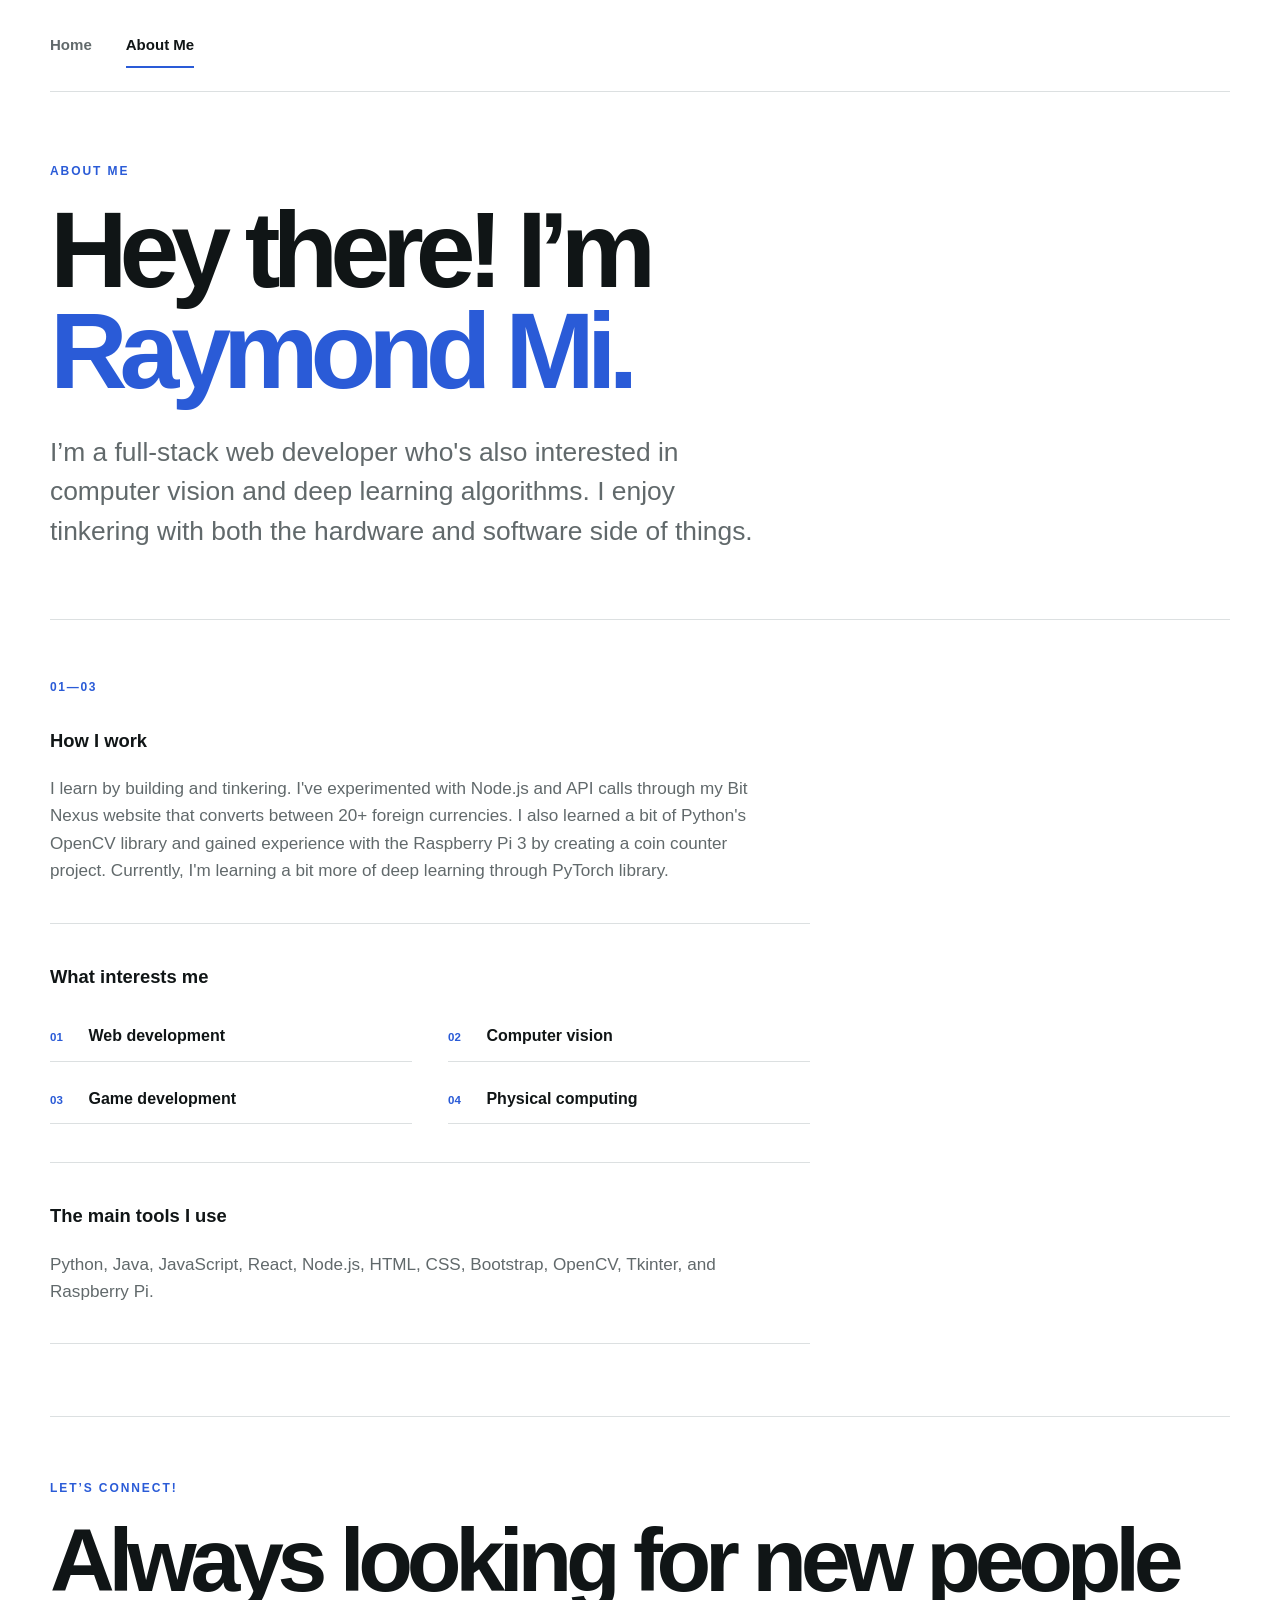
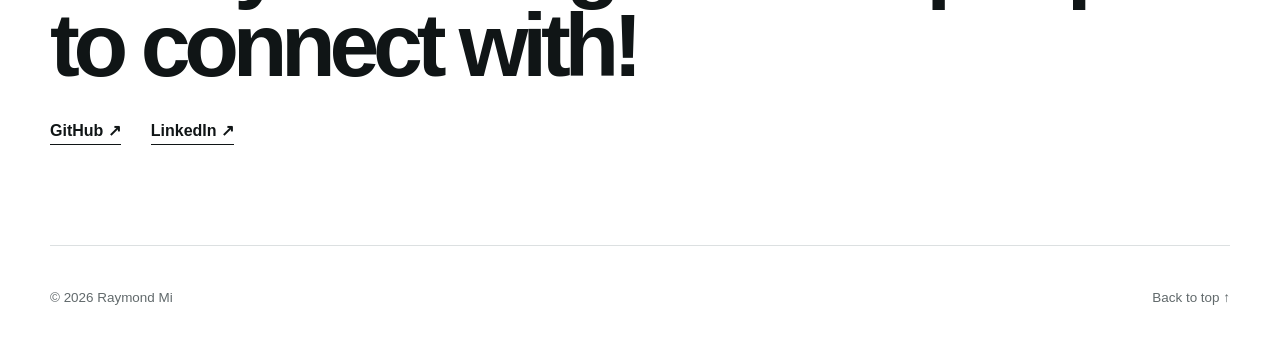
==== docs/about/index.html @ 7f88c860 "Add GitHub Pages deployment" ====
<!doctype html>
<html lang="en">
  <head>
    <meta charset="utf-8" />
    <meta name="viewport" content="width=device-width, initial-scale=1" />
    <meta name="description" content="About Raymond Mi — a developer based in Waterloo, Canada." />
    <meta name="theme-color" content="#ffffff" />
    <title>About Me — Raymond Mi</title>
    <link rel="stylesheet" href="../styles.css" />
  </head>
  <body>
    <a class="skip-link" href="#main">Skip to content</a>
    <header class="site-header">
      <nav aria-label="Primary navigation">
        <a href="../">Home</a>
        <a href="./" aria-current="page">About Me</a>
      </nav>
    </header>

    <main id="main" class="about-page">
      <section class="about-hero" aria-labelledby="about-title">
        <p class="eyebrow">About me</p>
        <h1 id="about-title">Hey there! I’m<br /><span>Raymond Mi.</span></h1>
        <p class="about-lead">
          I’m a full-stack web developer who's also interested in computer vision and deep learning algorithms.
          I enjoy tinkering with both the hardware and software side of things.
        </p>
      </section>

      <section class="about-details" aria-label="Background and interests">
        <div class="about-index" aria-hidden="true">01—03</div>
        <div class="detail-block">
          <h2>How I work</h2>
          <p>
            I learn by building and tinkering. I've experimented with Node.js and API calls through my Bit Nexus website that converts between 20+ foreign currencies.
            I also learned a bit of Python's OpenCV library and gained experience with the Raspberry Pi 3 by creating a coin counter project.
            Currently, I'm learning a bit more of deep learning through PyTorch library.
          </p>
        </div>
        <div class="detail-block">
          <h2>What interests me</h2>
          <ul class="interest-list">
            <li><span>01</span> Web development</li>
            <li><span>02</span> Computer vision</li>
            <li><span>03</span> Game development</li>
            <li><span>04</span> Physical computing</li>
          </ul>
        </div>
        <div class="detail-block">
          <h2>The main tools I use</h2>
          <p>Python, Java, JavaScript, React, Node.js, HTML, CSS, Bootstrap, OpenCV, Tkinter, and Raspberry Pi.</p>
        </div>
      </section>

      <section class="connect" aria-labelledby="connect-heading">
        <p class="eyebrow">Let’s connect!</p>
        <h2>Always looking for new people to connect with!</h2>
        <div class="connect-links">
          <a href="https://github.com/rayCoder08" target="_blank" rel="noreferrer">GitHub <span aria-hidden="true">↗</span></a>
          <a href="https://www.linkedin.com/in/raymond-mi/" target="_blank" rel="noreferrer">LinkedIn <span aria-hidden="true">↗</span></a>
        </div>
      </section>
    </main>

    <footer>
      <p>© 2026 Raymond Mi</p>
      <a href="#main">Back to top <span aria-hidden="true">↑</span></a>
    </footer>
  </body>
</html>
---- docs/styles.css ----
:root {
  --ink: #101516;
  --muted: #61696b;
  --line: #dce0e1;
  --soft: #f4f6f6;
  --blue: #2a5bd7;
  --white: #ffffff;
  --page: min(1180px, calc(100% - 48px));
}

* { box-sizing: border-box; }
html { scroll-behavior: smooth; }
body {
  margin: 0;
  background: var(--white);
  color: var(--ink);
  font-family: Inter, ui-sans-serif, -apple-system, BlinkMacSystemFont, "Segoe UI", sans-serif;
  font-size: 16px;
  line-height: 1.6;
  -webkit-font-smoothing: antialiased;
}
a { color: inherit; text-decoration: none; }
a:focus-visible { outline: 3px solid var(--blue); outline-offset: 4px; }
.skip-link { position: fixed; top: 10px; left: 10px; z-index: 20; padding: 8px 12px; background: var(--ink); color: white; transform: translateY(-150%); }
.skip-link:focus { transform: translateY(0); }

.site-header {
  width: var(--page);
  margin: 0 auto;
  min-height: 92px;
  display: flex;
  align-items: center;
  justify-content: flex-start;
  border-bottom: 1px solid var(--line);
}
nav { display: flex; gap: 34px; }
nav a { color: var(--muted); font-size: 0.94rem; font-weight: 600; position: relative; }
nav a:hover, nav a[aria-current="page"] { color: var(--ink); }
nav a[aria-current="page"]::after { content: ""; position: absolute; height: 2px; left: 0; right: 0; bottom: -10px; background: var(--blue); }

main, footer { width: var(--page); margin-inline: auto; }
.eyebrow { margin: 0; color: var(--blue); font-size: 0.75rem; line-height: 1.2; font-weight: 800; letter-spacing: 0.16em; text-transform: uppercase; }

.intro { padding: 72px 0 64px; }
.intro h1, .about-hero h1 {
  max-width: 1050px;
  margin: 22px 0 32px;
  font-size: clamp(3.3rem, 8.4vw, 7.4rem);
  line-height: 0.94;
  letter-spacing: -0.075em;
  font-weight: 720;
}
.intro h1 span, .about-hero h1 span { color: var(--blue); }
.intro-footer { display: flex; flex-wrap: wrap; align-items: end; gap: 20px 48px; }
.intro-footer > p { max-width: 600px; margin: 0; color: var(--muted); font-size: 1.1rem; }
.social-links { display: flex; gap: 24px; }
.social-links a, .project-link, .project-card-body > a, .text-link, .connect-links a { font-weight: 750; border-bottom: 1px solid var(--ink); transition: color 160ms ease, border-color 160ms ease; }
.social-links a:hover, .project-link:hover, .project-card-body > a:hover, .text-link:hover, .connect-links a:hover { color: var(--blue); border-color: var(--blue); }

.work { border-top: 1px solid var(--line); padding: 58px 0 72px; }
.section-heading { display: flex; flex-direction: column; align-items: flex-start; gap: 12px; margin-bottom: 26px; }
.section-heading h2 { margin: 0; font-size: 2.2rem; line-height: 1; letter-spacing: -0.05em; }
.featured-project { display: grid; grid-template-columns: 1.15fr 0.85fr; position: relative; background: var(--ink); color: white; overflow: hidden; }
.feature-copy { padding: clamp(32px, 4vw, 50px); z-index: 1; }
.project-meta { display: flex; align-items: center; gap: 14px; color: #aab0b1; font-size: 0.73rem; font-weight: 750; letter-spacing: 0.1em; text-transform: uppercase; }
.project-number { color: var(--blue); font-variant-numeric: tabular-nums; }
.featured-label { padding: 6px 10px; border: 1px solid #596061; border-radius: 999px; }
.featured-project h3 { margin: 28px 0 22px; font-size: clamp(3rem, 5vw, 5rem); line-height: 0.94; letter-spacing: -0.07em; }
.project-summary { max-width: 610px; margin: 0 0 18px; color: #f0f2f2; font-size: 1.08rem; }
.contribution { max-width: 600px; margin: 0 0 26px; color: #abb2b3; }
.project-link { display: inline-block; }
.feature-visual { margin: 0; display: flex; flex-direction: column; justify-content: center; padding: 26px; background: #151b1c; }
.cta-image-wrap { position: relative; border: 1px solid #465051; background: #050606; overflow: hidden; }
.cta-image-wrap img { display: block; width: 100%; height: auto; aspect-ratio: 1; object-fit: cover; }
.image-label { position: absolute; top: 12px; right: 12px; padding: 7px 9px; color: white; background: rgb(16 21 22 / 82%); font: 700 .64rem/1 monospace; letter-spacing: .1em; }
.feature-visual figcaption { margin-top: 12px; color: #899192; font-size: .7rem; line-height: 1.45; }
.tech-list { grid-column: 1 / -1; list-style: none; margin: 0; padding: 16px clamp(32px, 4vw, 50px); border-top: 1px solid #343b3c; display: flex; flex-wrap: wrap; gap: 20px; color: #aab0b1; font-size: .76rem; letter-spacing: .1em; text-transform: uppercase; }

.project-grid { display: grid; grid-template-columns: repeat(2, minmax(0, 1fr)); border-left: 1px solid var(--line); }
.project-card { min-width: 0; border-right: 1px solid var(--line); border-bottom: 1px solid var(--line); display: flex; flex-direction: column; transition: background 180ms ease; }
.project-card:hover { background: var(--soft); }
.project-card-image { margin: 0; overflow: hidden; border-bottom: 1px solid var(--line); background: var(--soft); }
.project-card-image img { display: block; width: 100%; height: auto; aspect-ratio: 4 / 3; object-fit: cover; }
.project-card-body { display: flex; flex: 1; flex-direction: column; align-items: flex-start; padding: 28px 32px 32px; }
.project-card .project-meta { color: var(--muted); flex-wrap: wrap; gap: 8px 18px; }
.project-card h3 { margin: 26px 0 14px; font-size: clamp(1.85rem, 3vw, 2.65rem); line-height: 1.04; letter-spacing: -0.055em; }
.project-card p { margin: 0 0 22px; color: var(--muted); }
.project-card-body > a { margin-top: auto; }
.project-card--compact { grid-column: 1 / -1; }
.project-card--compact .project-card-body { padding-block: 28px; }
.project-card--compact h3 { margin-top: 20px; }
.project-card--compact p { max-width: 680px; }

.about-strip { padding: 72px 0; border-top: 1px solid var(--line); display: block; }
.about-strip h2 { margin: 22px 0 24px; font-size: clamp(2.7rem, 5.5vw, 5.6rem); line-height: .98; letter-spacing: -.065em; }
.about-strip div > p { max-width: 650px; margin: 0 0 24px; color: var(--muted); font-size: 1.08rem; }

.about-page { padding-bottom: 24px; }
.about-hero { padding: 72px 0 68px; display: block; }
.about-hero h1 { margin-bottom: 30px; }
.about-lead { max-width: 720px; margin: 0; color: var(--muted); font-size: clamp(1.2rem, 2.1vw, 1.65rem); line-height: 1.5; }
.about-details { border-top: 1px solid var(--line); padding: 58px 0 72px; }
.about-index { color: var(--blue); font-size: .75rem; font-weight: 800; letter-spacing: .14em; margin-bottom: 28px; }
.detail-block { max-width: 760px; padding: 0 0 38px; margin-bottom: 38px; border-bottom: 1px solid var(--line); }
.detail-block:last-child { margin-bottom: 0; }
.detail-block h2 { margin: 0 0 20px; font-size: 1.15rem; }
.detail-block p { max-width: 720px; margin: 0; color: var(--muted); font-size: 1.07rem; }
.interest-list { list-style: none; margin: 0; padding: 0; display: grid; grid-template-columns: 1fr 1fr; gap: 12px 36px; }
.interest-list li { padding: 12px 0; border-bottom: 1px solid var(--line); font-weight: 650; }
.interest-list span { display: inline-block; width: 34px; color: var(--blue); font-size: .72rem; }
.connect { padding: 64px 0 76px; border-top: 1px solid var(--line); }
.connect h2 { margin: 22px 0 30px; font-size: clamp(3rem, 7vw, 6.4rem); line-height: .95; letter-spacing: -.07em; }
.connect-links { display: flex; gap: 30px; }

footer { min-height: 105px; border-top: 1px solid var(--line); display: flex; justify-content: space-between; align-items: center; color: var(--muted); font-size: .84rem; }
footer a:hover { color: var(--blue); }

@media (max-width: 820px) {
  :root { --page: min(100% - 32px, 1180px); }
  .site-header { min-height: 76px; }
  nav { gap: 22px; }
  .intro { padding: 62px 0 58px; }
  .intro-footer { gap: 20px; }
  .featured-project { grid-template-columns: 1fr; }
  .feature-visual { min-height: 0; }
  .project-card h3 { margin-top: 24px; }
}

@media (max-width: 520px) {
  :root { --page: calc(100% - 28px); }
  .intro h1, .about-hero h1 { font-size: clamp(3rem, 15vw, 4.8rem); }
  .intro-footer { gap: 24px; }
  .social-links { gap: 18px; }
  .work { padding: 48px 0 56px; }
  .feature-copy { padding: 28px 24px 34px; }
  .featured-project h3 { font-size: 3.1rem; }
  .feature-visual { padding: 20px; }
  .tech-list { padding: 18px 24px; gap: 12px 18px; }
  .project-grid { grid-template-columns: 1fr; }
  .project-card-body { padding: 26px 24px 30px; }
  .project-card--compact { grid-column: auto; }
  .about-strip, .connect { padding: 56px 0; }
  .about-hero { padding: 58px 0; }
  .about-details { padding: 48px 0 58px; }
  .interest-list { grid-template-columns: 1fr; }
  footer { min-height: 90px; }
}

@media (prefers-reduced-motion: reduce) {
  html { scroll-behavior: auto; }
  *, *::before, *::after { transition-duration: 0.01ms !important; }
}
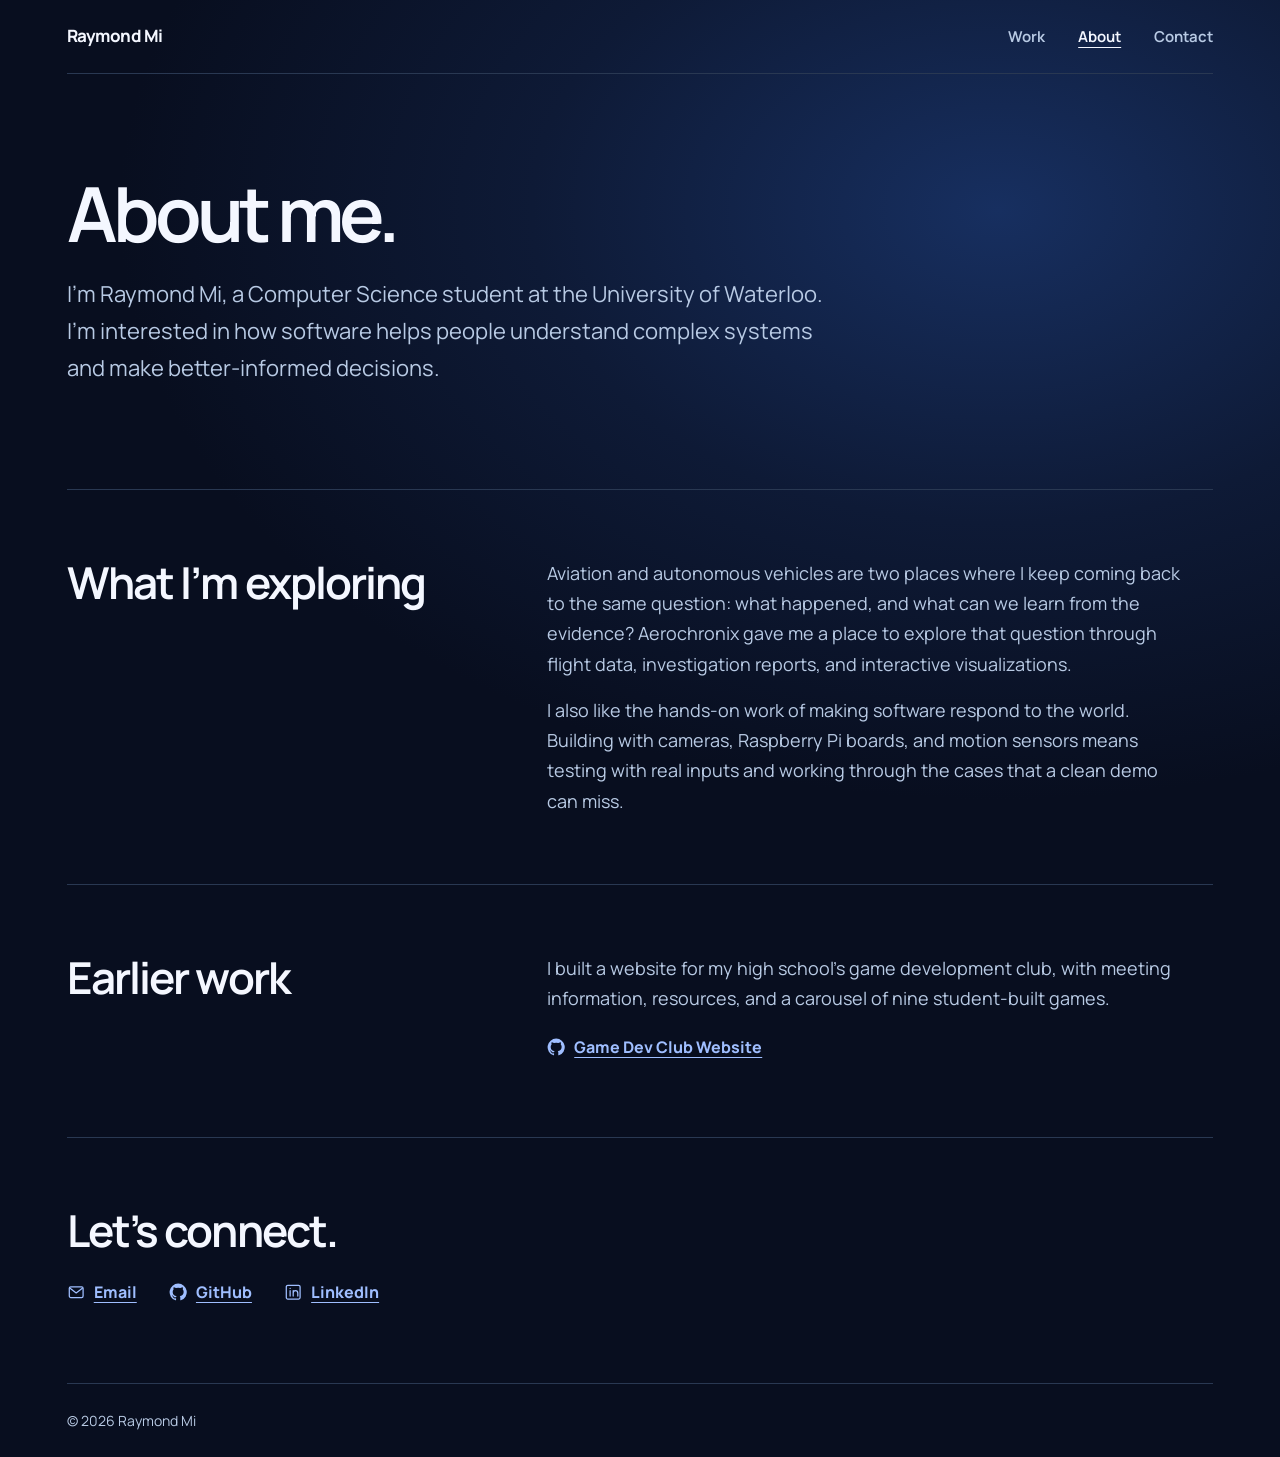
==== commit 6833e111: "Redesign portfolio around selected engineering work" ====
--- a/docs/about/index.html
+++ b/docs/about/index.html
@@ -1,70 +1,57 @@
 <!doctype html>
 <html lang="en">
   <head>
-    <meta charset="utf-8" />
-    <meta name="viewport" content="width=device-width, initial-scale=1" />
-    <meta name="description" content="About Raymond Mi — a developer based in Waterloo, Canada." />
-    <meta name="theme-color" content="#ffffff" />
-    <title>About Me — Raymond Mi</title>
-    <link rel="stylesheet" href="../styles.css" />
+    <meta charset="utf-8">
+    <meta name="viewport" content="width=device-width, initial-scale=1">
+    <meta name="description" content="About Raymond Mi, a University of Waterloo computer science student interested in software engineering, aviation, autonomous vehicles, and computer vision.">
+    <meta name="theme-color" content="#080e1f">
+    <title>About | Raymond Mi</title>
+    <link rel="preload" href="../assets/manrope-latin.woff2" as="font" type="font/woff2" crossorigin>
+    <link rel="stylesheet" href="../styles.css">
   </head>
   <body>
     <a class="skip-link" href="#main">Skip to content</a>
-    <header class="site-header">
-      <nav aria-label="Primary navigation">
-        <a href="../">Home</a>
-        <a href="./" aria-current="page">About Me</a>
+    <header class="site-header shell">
+      <a class="site-name" href="../">Raymond Mi</a>
+      <nav class="main-nav" aria-label="Primary">
+        <a href="../#work">Work</a>
+        <a href="./" aria-current="page">About</a>
+        <a href="#contact">Contact</a>
       </nav>
     </header>
-
-    <main id="main" class="about-page">
-      <section class="about-hero" aria-labelledby="about-title">
-        <p class="eyebrow">About me</p>
-        <h1 id="about-title">Hey there! I’m<br /><span>Raymond Mi.</span></h1>
-        <p class="about-lead">
-          I’m a full-stack web developer who's also interested in computer vision and deep learning algorithms.
-          I enjoy tinkering with both the hardware and software side of things.
-        </p>
+    <main id="main" class="about-page" tabindex="-1">
+      <section class="about-hero shell" aria-labelledby="about-title">
+        <h1 id="about-title">About me.</h1>
+        <p>I’m Raymond Mi, a Computer Science student at the University of Waterloo. I’m interested in how software helps people understand complex systems and make better-informed decisions.</p>
       </section>
 
-      <section class="about-details" aria-label="Background and interests">
-        <div class="about-index" aria-hidden="true">01—03</div>
-        <div class="detail-block">
-          <h2>How I work</h2>
-          <p>
-            I learn by building and tinkering. I've experimented with Node.js and API calls through my Bit Nexus website that converts between 20+ foreign currencies.
-            I also learned a bit of Python's OpenCV library and gained experience with the Raspberry Pi 3 by creating a coin counter project.
-            Currently, I'm learning a bit more of deep learning through PyTorch library.
-          </p>
-        </div>
-        <div class="detail-block">
-          <h2>What interests me</h2>
-          <ul class="interest-list">
-            <li><span>01</span> Web development</li>
-            <li><span>02</span> Computer vision</li>
-            <li><span>03</span> Game development</li>
-            <li><span>04</span> Physical computing</li>
-          </ul>
-        </div>
-        <div class="detail-block">
-          <h2>The main tools I use</h2>
-          <p>Python, Java, JavaScript, React, Node.js, HTML, CSS, Bootstrap, OpenCV, Tkinter, and Raspberry Pi.</p>
+      <section class="about-section shell" aria-labelledby="interests-title">
+        <h2 id="interests-title">What I’m exploring</h2>
+        <div>
+          <p>Aviation and autonomous vehicles are two places where I keep coming back to the same question: what happened, and what can we learn from the evidence? Aerochronix gave me a place to explore that question through flight data, investigation reports, and interactive visualizations.</p>
+          <p>I also like the hands-on work of making software respond to the world. Building with cameras, Raspberry Pi boards, and motion sensors means testing with real inputs and working through the cases that a clean demo can miss.</p>
         </div>
       </section>
 
-      <section class="connect" aria-labelledby="connect-heading">
-        <p class="eyebrow">Let’s connect!</p>
-        <h2>Always looking for new people to connect with!</h2>
-        <div class="connect-links">
-          <a href="https://github.com/rayCoder08" target="_blank" rel="noreferrer">GitHub <span aria-hidden="true">↗</span></a>
-          <a href="https://www.linkedin.com/in/raymond-mi/" target="_blank" rel="noreferrer">LinkedIn <span aria-hidden="true">↗</span></a>
+      <section class="about-section shell" aria-labelledby="other-title">
+        <h2 id="other-title">Earlier work</h2>
+        <div>
+          <p>I built a website for my high school’s game development club, with meeting information, resources, and a carousel of nine student-built games.</p>
+          <a class="icon-link" href="https://github.com/rayCoder08/mgci-game-dev-club-website"><svg class="icon" aria-hidden="true" focusable="false"><use href="../assets/icons.svg#github"></use></svg>Game Dev Club Website</a>
+        </div>
+      </section>
+
+      <section class="contact shell" id="contact" aria-labelledby="contact-title">
+        <h2 id="contact-title">Let’s connect.</h2>
+        <div class="contact-links">
+          <a class="icon-link" href="mailto:raymond.mi365@gmail.com"><svg class="icon" aria-hidden="true" focusable="false"><use href="../assets/icons.svg#mail"></use></svg>Email</a>
+          <a class="icon-link" href="https://github.com/rayCoder08"><svg class="icon" aria-hidden="true" focusable="false"><use href="../assets/icons.svg#github"></use></svg>GitHub</a>
+          <a class="icon-link" href="https://www.linkedin.com/in/raymond-mi/"><svg class="icon" aria-hidden="true" focusable="false"><use href="../assets/icons.svg#linkedin"></use></svg>LinkedIn</a>
         </div>
       </section>
     </main>
-
-    <footer>
-      <p>© 2026 Raymond Mi</p>
-      <a href="#main">Back to top <span aria-hidden="true">↑</span></a>
+    <footer class="site-footer shell">
+      <small>© 2026 Raymond Mi</small>
     </footer>
   </body>
 </html>
--- a/docs/styles.css
+++ b/docs/styles.css
@@ -1,152 +1,398 @@
+@font-face {
+  font-family: Manrope;
+  src: url("assets/manrope-latin.woff2") format("woff2");
+  font-style: normal;
+  font-weight: 400 800;
+  font-display: swap;
+}
+
 :root {
-  --ink: #101516;
-  --muted: #61696b;
-  --line: #dce0e1;
-  --soft: #f4f6f6;
-  --blue: #2a5bd7;
-  --white: #ffffff;
-  --page: min(1180px, calc(100% - 48px));
-}
-
-* { box-sizing: border-box; }
+  color-scheme: dark;
+  --background: #080e1f;
+  --surface: #142c59;
+  --cobalt: #2958c8;
+  --blue: #4f8fff;
+  --link: #9fbeff;
+  --text: #f4f7ff;
+  --secondary: #b8cae4;
+  --rule: #293852;
+  --gutter: clamp(24px, 5.2vw, 80px);
+  --shell: 1200px;
+  --radius: 5px;
+}
+
+*, *::before, *::after { box-sizing: border-box; }
+
 html { scroll-behavior: smooth; }
+
 body {
   margin: 0;
-  background: var(--white);
-  color: var(--ink);
-  font-family: Inter, ui-sans-serif, -apple-system, BlinkMacSystemFont, "Segoe UI", sans-serif;
-  font-size: 16px;
-  line-height: 1.6;
-  -webkit-font-smoothing: antialiased;
-}
-a { color: inherit; text-decoration: none; }
-a:focus-visible { outline: 3px solid var(--blue); outline-offset: 4px; }
-.skip-link { position: fixed; top: 10px; left: 10px; z-index: 20; padding: 8px 12px; background: var(--ink); color: white; transform: translateY(-150%); }
-.skip-link:focus { transform: translateY(0); }
+  background:
+    radial-gradient(ellipse 880px 590px at 78% 210px, #172f60 0%, #0e1a36 53%, transparent 100%),
+    var(--background);
+  font-family: Manrope, "Segoe UI", system-ui, sans-serif;
+  color: var(--text);
+  font-size: 1rem;
+  line-height: 1.68;
+}
+
+a { color: inherit; }
+
+a:focus-visible {
+  outline: 2px solid var(--link);
+  outline-offset: 5px;
+  border-radius: 2px;
+}
+
+img { display: block; max-width: 100%; }
+
+h1, h2, h3, p, dl, dd, figure { margin: 0; }
+
+h1, h2, h3 { text-wrap: balance; }
+
+h2 {
+  font-size: clamp(2rem, 3.7vw, 2.75rem);
+  font-weight: 650;
+  letter-spacing: -.043em;
+  line-height: 1.12;
+}
+
+.shell {
+  width: min(var(--shell), calc(100% - var(--gutter) * 2));
+  margin-inline: auto;
+}
+
+.skip-link {
+  position: fixed;
+  inset: .75rem auto auto .75rem;
+  z-index: 1;
+  padding: .55rem .9rem;
+  background: var(--text);
+  color: var(--background);
+  transform: translateY(calc(-100% - 1rem));
+}
+
+.skip-link:focus { transform: none; }
 
 .site-header {
-  width: var(--page);
-  margin: 0 auto;
-  min-height: 92px;
+  min-height: 74px;
   display: flex;
-  align-items: center;
-  justify-content: flex-start;
-  border-bottom: 1px solid var(--line);
-}
-nav { display: flex; gap: 34px; }
-nav a { color: var(--muted); font-size: 0.94rem; font-weight: 600; position: relative; }
-nav a:hover, nav a[aria-current="page"] { color: var(--ink); }
-nav a[aria-current="page"]::after { content: ""; position: absolute; height: 2px; left: 0; right: 0; bottom: -10px; background: var(--blue); }
-
-main, footer { width: var(--page); margin-inline: auto; }
-.eyebrow { margin: 0; color: var(--blue); font-size: 0.75rem; line-height: 1.2; font-weight: 800; letter-spacing: 0.16em; text-transform: uppercase; }
-
-.intro { padding: 72px 0 64px; }
-.intro h1, .about-hero h1 {
-  max-width: 1050px;
-  margin: 22px 0 32px;
-  font-size: clamp(3.3rem, 8.4vw, 7.4rem);
-  line-height: 0.94;
-  letter-spacing: -0.075em;
-  font-weight: 720;
-}
-.intro h1 span, .about-hero h1 span { color: var(--blue); }
-.intro-footer { display: flex; flex-wrap: wrap; align-items: end; gap: 20px 48px; }
-.intro-footer > p { max-width: 600px; margin: 0; color: var(--muted); font-size: 1.1rem; }
-.social-links { display: flex; gap: 24px; }
-.social-links a, .project-link, .project-card-body > a, .text-link, .connect-links a { font-weight: 750; border-bottom: 1px solid var(--ink); transition: color 160ms ease, border-color 160ms ease; }
-.social-links a:hover, .project-link:hover, .project-card-body > a:hover, .text-link:hover, .connect-links a:hover { color: var(--blue); border-color: var(--blue); }
-
-.work { border-top: 1px solid var(--line); padding: 58px 0 72px; }
-.section-heading { display: flex; flex-direction: column; align-items: flex-start; gap: 12px; margin-bottom: 26px; }
-.section-heading h2 { margin: 0; font-size: 2.2rem; line-height: 1; letter-spacing: -0.05em; }
-.featured-project { display: grid; grid-template-columns: 1.15fr 0.85fr; position: relative; background: var(--ink); color: white; overflow: hidden; }
-.feature-copy { padding: clamp(32px, 4vw, 50px); z-index: 1; }
-.project-meta { display: flex; align-items: center; gap: 14px; color: #aab0b1; font-size: 0.73rem; font-weight: 750; letter-spacing: 0.1em; text-transform: uppercase; }
-.project-number { color: var(--blue); font-variant-numeric: tabular-nums; }
-.featured-label { padding: 6px 10px; border: 1px solid #596061; border-radius: 999px; }
-.featured-project h3 { margin: 28px 0 22px; font-size: clamp(3rem, 5vw, 5rem); line-height: 0.94; letter-spacing: -0.07em; }
-.project-summary { max-width: 610px; margin: 0 0 18px; color: #f0f2f2; font-size: 1.08rem; }
-.contribution { max-width: 600px; margin: 0 0 26px; color: #abb2b3; }
-.project-link { display: inline-block; }
-.feature-visual { margin: 0; display: flex; flex-direction: column; justify-content: center; padding: 26px; background: #151b1c; }
-.cta-image-wrap { position: relative; border: 1px solid #465051; background: #050606; overflow: hidden; }
-.cta-image-wrap img { display: block; width: 100%; height: auto; aspect-ratio: 1; object-fit: cover; }
-.image-label { position: absolute; top: 12px; right: 12px; padding: 7px 9px; color: white; background: rgb(16 21 22 / 82%); font: 700 .64rem/1 monospace; letter-spacing: .1em; }
-.feature-visual figcaption { margin-top: 12px; color: #899192; font-size: .7rem; line-height: 1.45; }
-.tech-list { grid-column: 1 / -1; list-style: none; margin: 0; padding: 16px clamp(32px, 4vw, 50px); border-top: 1px solid #343b3c; display: flex; flex-wrap: wrap; gap: 20px; color: #aab0b1; font-size: .76rem; letter-spacing: .1em; text-transform: uppercase; }
-
-.project-grid { display: grid; grid-template-columns: repeat(2, minmax(0, 1fr)); border-left: 1px solid var(--line); }
-.project-card { min-width: 0; border-right: 1px solid var(--line); border-bottom: 1px solid var(--line); display: flex; flex-direction: column; transition: background 180ms ease; }
-.project-card:hover { background: var(--soft); }
-.project-card-image { margin: 0; overflow: hidden; border-bottom: 1px solid var(--line); background: var(--soft); }
-.project-card-image img { display: block; width: 100%; height: auto; aspect-ratio: 4 / 3; object-fit: cover; }
-.project-card-body { display: flex; flex: 1; flex-direction: column; align-items: flex-start; padding: 28px 32px 32px; }
-.project-card .project-meta { color: var(--muted); flex-wrap: wrap; gap: 8px 18px; }
-.project-card h3 { margin: 26px 0 14px; font-size: clamp(1.85rem, 3vw, 2.65rem); line-height: 1.04; letter-spacing: -0.055em; }
-.project-card p { margin: 0 0 22px; color: var(--muted); }
-.project-card-body > a { margin-top: auto; }
-.project-card--compact { grid-column: 1 / -1; }
-.project-card--compact .project-card-body { padding-block: 28px; }
-.project-card--compact h3 { margin-top: 20px; }
-.project-card--compact p { max-width: 680px; }
-
-.about-strip { padding: 72px 0; border-top: 1px solid var(--line); display: block; }
-.about-strip h2 { margin: 22px 0 24px; font-size: clamp(2.7rem, 5.5vw, 5.6rem); line-height: .98; letter-spacing: -.065em; }
-.about-strip div > p { max-width: 650px; margin: 0 0 24px; color: var(--muted); font-size: 1.08rem; }
-
-.about-page { padding-bottom: 24px; }
-.about-hero { padding: 72px 0 68px; display: block; }
-.about-hero h1 { margin-bottom: 30px; }
-.about-lead { max-width: 720px; margin: 0; color: var(--muted); font-size: clamp(1.2rem, 2.1vw, 1.65rem); line-height: 1.5; }
-.about-details { border-top: 1px solid var(--line); padding: 58px 0 72px; }
-.about-index { color: var(--blue); font-size: .75rem; font-weight: 800; letter-spacing: .14em; margin-bottom: 28px; }
-.detail-block { max-width: 760px; padding: 0 0 38px; margin-bottom: 38px; border-bottom: 1px solid var(--line); }
-.detail-block:last-child { margin-bottom: 0; }
-.detail-block h2 { margin: 0 0 20px; font-size: 1.15rem; }
-.detail-block p { max-width: 720px; margin: 0; color: var(--muted); font-size: 1.07rem; }
-.interest-list { list-style: none; margin: 0; padding: 0; display: grid; grid-template-columns: 1fr 1fr; gap: 12px 36px; }
-.interest-list li { padding: 12px 0; border-bottom: 1px solid var(--line); font-weight: 650; }
-.interest-list span { display: inline-block; width: 34px; color: var(--blue); font-size: .72rem; }
-.connect { padding: 64px 0 76px; border-top: 1px solid var(--line); }
-.connect h2 { margin: 22px 0 30px; font-size: clamp(3rem, 7vw, 6.4rem); line-height: .95; letter-spacing: -.07em; }
-.connect-links { display: flex; gap: 30px; }
-
-footer { min-height: 105px; border-top: 1px solid var(--line); display: flex; justify-content: space-between; align-items: center; color: var(--muted); font-size: .84rem; }
-footer a:hover { color: var(--blue); }
-
-@media (max-width: 820px) {
-  :root { --page: min(100% - 32px, 1180px); }
-  .site-header { min-height: 76px; }
-  nav { gap: 22px; }
-  .intro { padding: 62px 0 58px; }
-  .intro-footer { gap: 20px; }
-  .featured-project { grid-template-columns: 1fr; }
-  .feature-visual { min-height: 0; }
-  .project-card h3 { margin-top: 24px; }
-}
-
-@media (max-width: 520px) {
-  :root { --page: calc(100% - 28px); }
-  .intro h1, .about-hero h1 { font-size: clamp(3rem, 15vw, 4.8rem); }
-  .intro-footer { gap: 24px; }
-  .social-links { gap: 18px; }
-  .work { padding: 48px 0 56px; }
-  .feature-copy { padding: 28px 24px 34px; }
-  .featured-project h3 { font-size: 3.1rem; }
-  .feature-visual { padding: 20px; }
-  .tech-list { padding: 18px 24px; gap: 12px 18px; }
-  .project-grid { grid-template-columns: 1fr; }
-  .project-card-body { padding: 26px 24px 30px; }
-  .project-card--compact { grid-column: auto; }
-  .about-strip, .connect { padding: 56px 0; }
-  .about-hero { padding: 58px 0; }
-  .about-details { padding: 48px 0 58px; }
-  .interest-list { grid-template-columns: 1fr; }
-  footer { min-height: 90px; }
+  flex-wrap: wrap;
+  justify-content: space-between;
+  align-items: center;
+  gap: .75rem 2rem;
+  border-bottom: 1px solid var(--rule);
+}
+
+.site-name, .main-nav a {
+  display: inline-flex;
+  min-height: 44px;
+  align-items: center;
+  text-decoration: none;
+}
+
+.site-name {
+  font-size: 1.0625rem;
+  font-weight: 750;
+  letter-spacing: -.028em;
+}
+
+.main-nav { display: flex; gap: clamp(1.125rem, 2.6vw, 2.4rem); }
+
+.main-nav a {
+  color: var(--secondary);
+  font-size: .9375rem;
+  font-weight: 650;
+  text-underline-offset: .32em;
+}
+
+.main-nav a:hover, .main-nav a[aria-current="page"] {
+  color: var(--text);
+  text-decoration: underline;
+}
+
+.hero {
+  display: grid;
+  grid-template-columns: minmax(0, .85fr) minmax(0, 1.15fr);
+  align-items: center;
+  gap: clamp(2rem, 5vw, 4.5rem);
+  padding-block: clamp(4.1rem, 7.2vw, 6.75rem) clamp(4rem, 6.2vw, 5.75rem);
+}
+
+.hero h1, .about-hero h1 {
+  font-size: clamp(3.55rem, 6.2vw, 4.75rem);
+  line-height: .99;
+  letter-spacing: -.065em;
+  font-weight: 650;
+}
+
+.hero h1 span {
+  display: block;
+  color: #a9c4fc;
+}
+
+.hero-copy p {
+  max-width: 29rem;
+  margin-block: 1.45rem 1.65rem;
+  color: var(--secondary);
+  font-size: clamp(1rem, 1.4vw, 1.125rem);
+}
+
+.primary-action {
+  display: inline-flex;
+  min-height: 48px;
+  align-items: center;
+  justify-content: center;
+  border: 1px solid #8cb7ff;
+  border-radius: var(--radius);
+  background: #9dbdff;
+  color: var(--background);
+  padding-inline: 1.15rem;
+  font-size: .9375rem;
+  font-weight: 800;
+  text-decoration: none;
+}
+
+.primary-action:hover { background: var(--text); }
+
+.flight { min-width: 0; }
+
+.flight-image {
+  aspect-ratio: 16 / 9;
+  overflow: hidden;
+  border: 1px solid #3a4c68;
+  border-radius: var(--radius);
+  background: var(--surface);
+}
+
+.flight img {
+  width: 100%;
+  height: 100%;
+  object-fit: cover;
+}
+
+.flight figcaption {
+  display: flex;
+  justify-content: space-between;
+  flex-wrap: wrap;
+  gap: .125rem 1.2rem;
+  margin-top: .75rem;
+  color: var(--secondary);
+  font-size: .875rem;
+  line-height: 1.5;
+}
+
+.flight figcaption a {
+  color: var(--text);
+  font-weight: 650;
+  text-underline-offset: .23em;
+}
+
+.flight figcaption a:hover { color: var(--link); }
+
+.work, .contact { scroll-margin-top: 1.5rem; }
+
+.work {
+  padding-top: clamp(2rem, 5vw, 3.5rem);
+  border-top: 1px solid var(--rule);
+}
+
+.project-grid {
+  display: grid;
+  grid-template-columns: repeat(2, minmax(0, 1fr));
+  gap: clamp(3.5rem, 7vw, 5.5rem) clamp(2.25rem, 5vw, 3.75rem);
+  margin-top: clamp(1.5rem, 3.4vw, 2.65rem);
+}
+
+.project {
+  display: flex;
+  flex-direction: column;
+  align-items: flex-start;
+  min-width: 0;
+}
+
+.project-media {
+  display: block;
+  width: 100%;
+  aspect-ratio: 16 / 9;
+  overflow: hidden;
+  border-radius: var(--radius);
+  background: var(--surface);
+}
+
+.project-media:hover { outline: 1px solid var(--blue); }
+
+.project-media img {
+  width: 100%;
+  height: 100%;
+  object-fit: cover;
+}
+
+.project-media.media--scan { background: #000; }
+.media--casentra img { object-position: center top; }
+.media--scan img { object-fit: contain; }
+.media--coin img { object-position: center 72%; }
+.media--piano img { object-position: center bottom; }
+
+.project h3 {
+  margin-top: 1.25rem;
+  font-size: clamp(1.375rem, 2.15vw, 1.625rem);
+  line-height: 1.22;
+  font-weight: 750;
+  letter-spacing: -.035em;
+}
+
+.project-subtitle {
+  margin-top: .2rem;
+  color: var(--link);
+  font-size: .9375rem;
+  font-weight: 650;
+}
+
+.project-summary {
+  margin-top: .65rem;
+  max-width: 54ch;
+  color: var(--text);
+  font-size: clamp(1rem, 1.45vw, 1.0625rem);
+}
+
+.project-details {
+  display: grid;
+  gap: .52rem;
+  width: 100%;
+  margin-block: .95rem .75rem;
+  font-size: .9375rem;
+  line-height: 1.62;
+}
+
+.project-details > div {
+  display: grid;
+  grid-template-columns: 7.8rem minmax(0, 1fr);
+  gap: .95rem;
+}
+
+.project-details dt { color: var(--text); font-weight: 750; }
+.project-details dd, .image-caption { color: var(--secondary); }
+.image-caption { margin-bottom: .55rem; font-size: .875rem; }
+
+.icon {
+  width: 1.15em;
+  height: 1.15em;
+  flex: none;
+  fill: none;
+  stroke: currentColor;
+  stroke-width: 1.65;
+  stroke-linecap: round;
+  stroke-linejoin: round;
+}
+
+.icon-link, .text-link {
+  display: inline-flex;
+  min-height: 44px;
+  align-items: center;
+  gap: .55rem;
+  color: var(--link);
+  font-weight: 750;
+  text-decoration: underline;
+  text-decoration-thickness: 1px;
+  text-underline-offset: .27em;
+}
+
+.icon-link:hover, .text-link:hover { color: var(--text); }
+.project-link { margin-top: auto; font-size: .9375rem; }
+
+.about-strip, .about-section {
+  display: grid;
+  grid-template-columns: minmax(0, 1fr) minmax(0, 1.6fr);
+  align-items: start;
+  gap: clamp(1rem, 5vw, 4.5rem);
+  border-top: 1px solid var(--rule);
+  padding-block: clamp(2.1rem, 5.5vw, 4.25rem);
+}
+
+.about-strip { margin-top: clamp(4.25rem, 9vw, 8rem); }
+
+.about-strip p, .about-section p {
+  max-width: 58ch;
+  color: var(--secondary);
+  font-size: clamp(1rem, 1.5vw, 1.125rem);
+}
+
+.about-strip .text-link, .about-section .icon-link { margin-top: .75rem; }
+
+.about-hero {
+  padding-block: clamp(4rem, 8vw, 7rem);
+}
+
+.about-hero p {
+  max-width: 60ch;
+  margin-top: 1.5rem;
+  color: var(--secondary);
+  font-size: clamp(1.125rem, 2vw, 1.375rem);
+}
+
+.about-section p + p { margin-top: 1rem; }
+
+.contact {
+  border-top: 1px solid var(--rule);
+  padding-block: clamp(2.1rem, 5.5vw, 4.25rem);
+}
+
+.contact-links {
+  display: flex;
+  flex-wrap: wrap;
+  gap: .2rem clamp(1.2rem, 3vw, 2rem);
+  margin-top: .95rem;
+}
+
+.site-footer {
+  padding-block: 1.45rem;
+  border-top: 1px solid var(--rule);
+  color: var(--secondary);
+}
+
+.site-footer small { font-size: .875rem; }
+
+@media (max-width: 1000px) {
+  .project-details > div {
+    grid-template-columns: minmax(0, 1fr);
+    gap: .08rem;
+  }
+}
+
+@media (max-width: 760px) {
+  body {
+    background:
+      radial-gradient(ellipse 520px 520px at 72% 260px, #142b56 0%, #0c152c 69%, transparent 100%),
+      var(--background);
+  }
+
+  .hero {
+    grid-template-columns: minmax(0, 1fr);
+    align-items: start;
+    padding-block: clamp(2.7rem, 8vw, 4rem) 2.6rem;
+    gap: 1.65rem;
+  }
+
+  .hero h1, .about-hero h1 { font-size: clamp(2.75rem, 9vw, 3.75rem); }
+  .hero-copy p { margin-block: 1rem 1.2rem; }
+  .flight figcaption { margin-top: .55rem; }
+  .project-grid { grid-template-columns: minmax(0, 1fr); gap: 3rem; }
+  .project h3 { margin-top: 1rem; }
+  .about-strip, .about-section { grid-template-columns: minmax(0, 1fr); }
+}
+
+@media (max-width: 420px) {
+  .site-header {
+    gap: .25rem .85rem;
+    min-height: 62px;
+  }
+
+  .main-nav { gap: 1rem; }
+
+  .project-details { margin-block: .85rem .6rem; }
 }
 
 @media (prefers-reduced-motion: reduce) {
   html { scroll-behavior: auto; }
-  *, *::before, *::after { transition-duration: 0.01ms !important; }
-}
+}
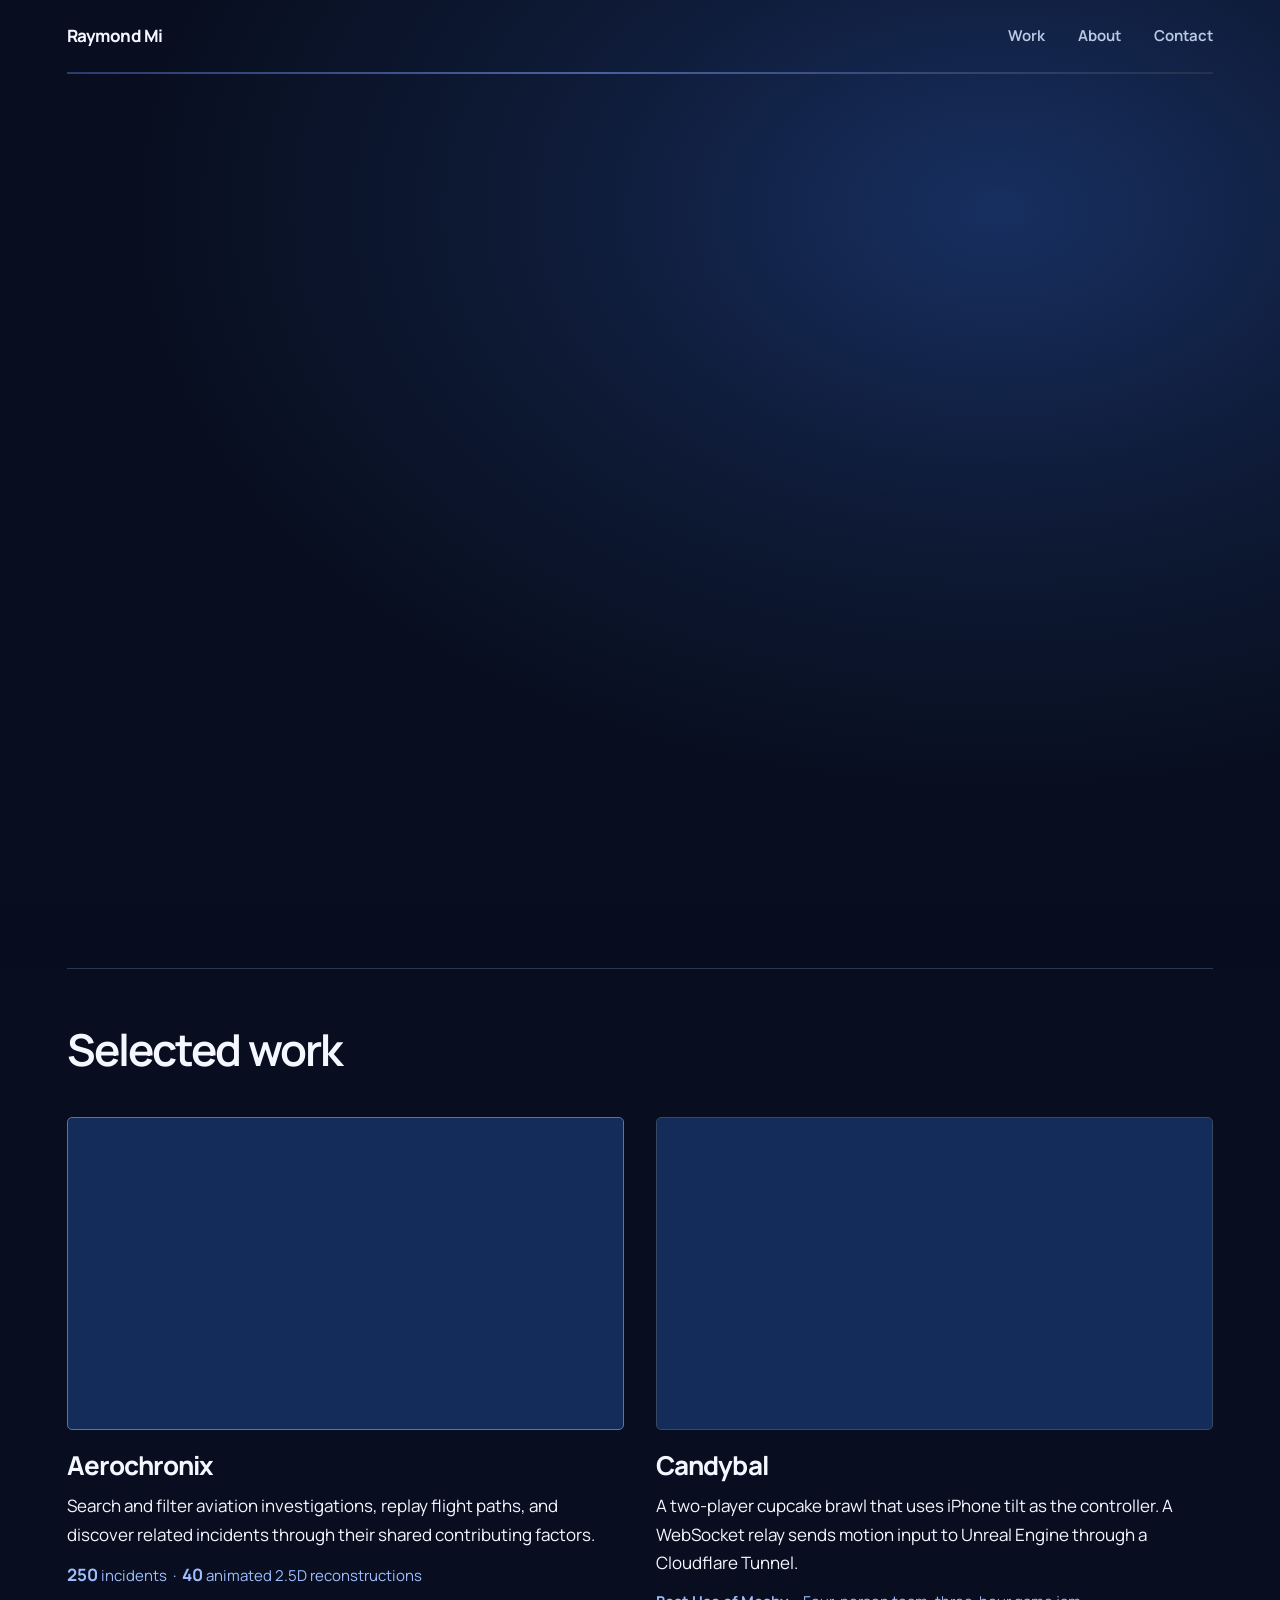
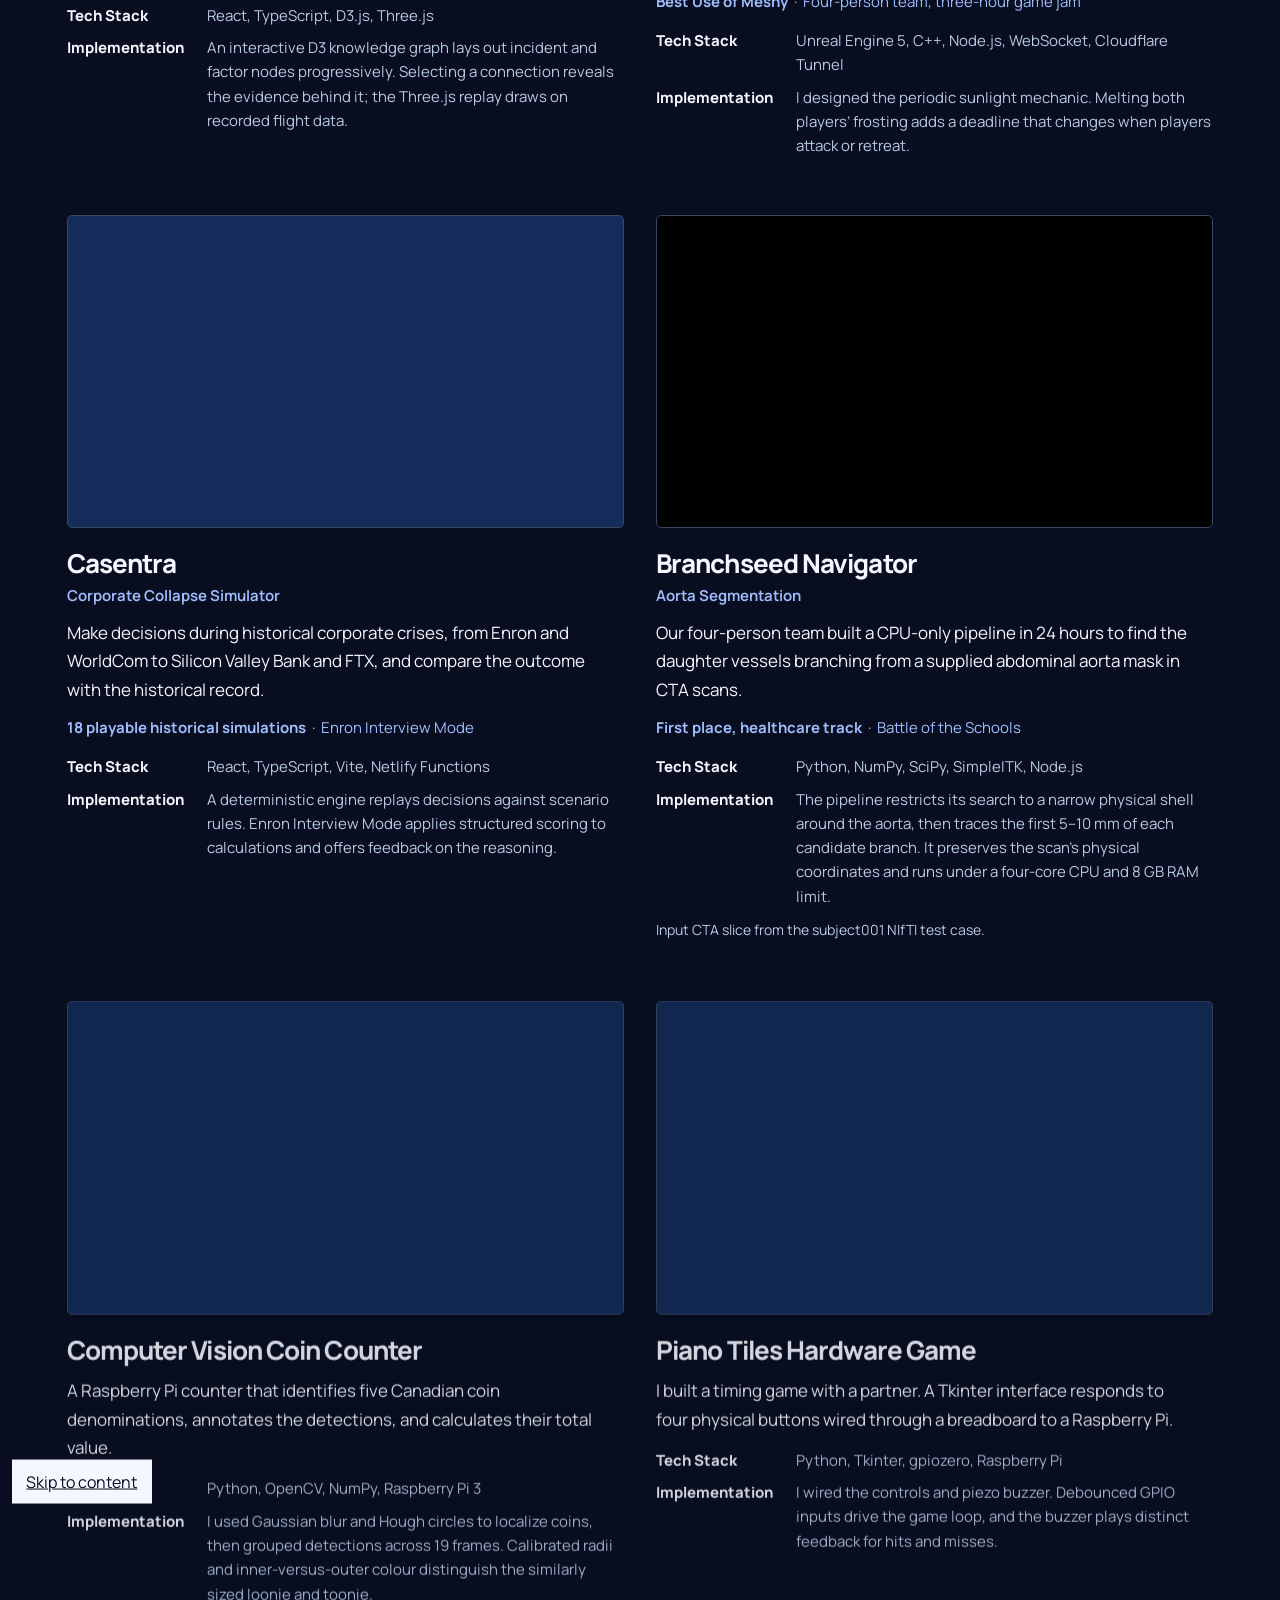
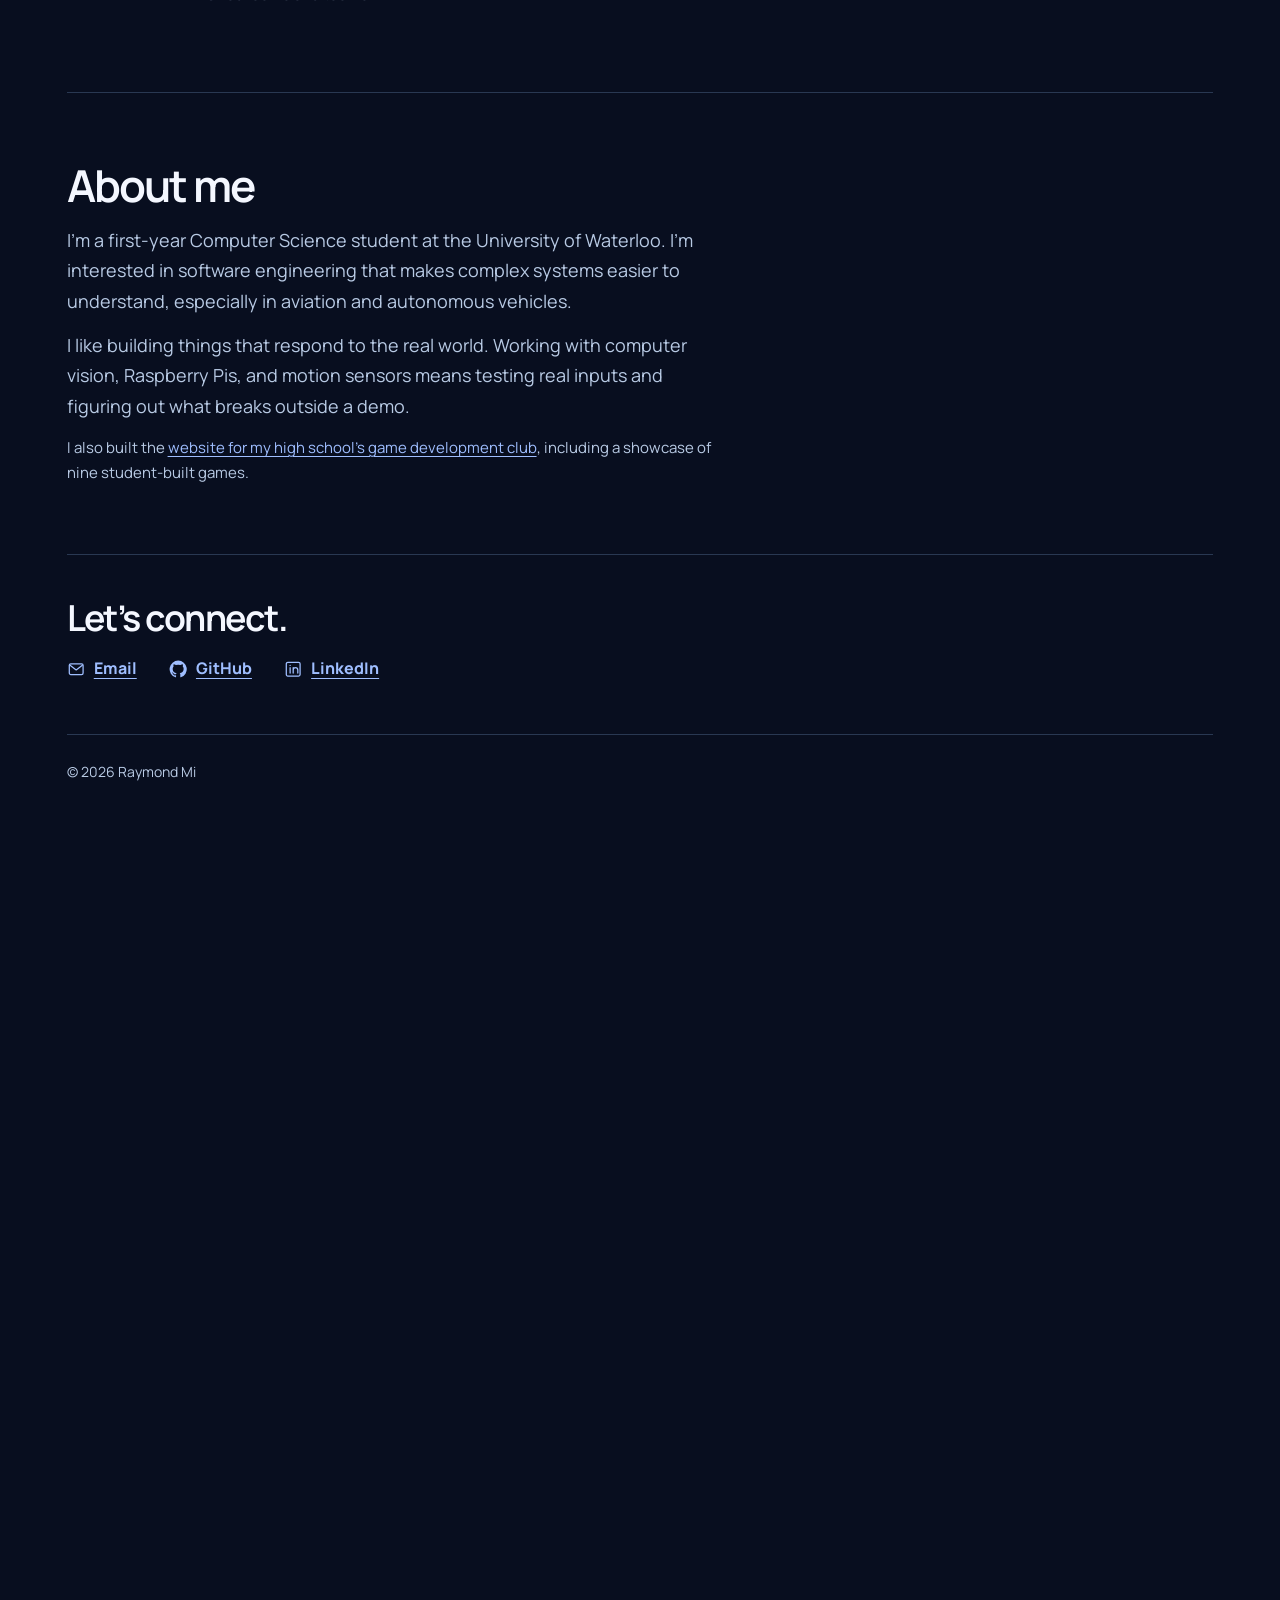
==== commit 31fc686b: "Refine portfolio with a pinned flight replay and tighter gallery" ====
--- a/docs/about/index.html
+++ b/docs/about/index.html
@@ -3,55 +3,15 @@
   <head>
     <meta charset="utf-8">
     <meta name="viewport" content="width=device-width, initial-scale=1">
-    <meta name="description" content="About Raymond Mi, a University of Waterloo computer science student interested in software engineering, aviation, autonomous vehicles, and computer vision.">
     <meta name="theme-color" content="#080e1f">
+    <meta http-equiv="refresh" content="0; url=../#about">
     <title>About | Raymond Mi</title>
-    <link rel="preload" href="../assets/manrope-latin.woff2" as="font" type="font/woff2" crossorigin>
     <link rel="stylesheet" href="../styles.css">
   </head>
   <body>
-    <a class="skip-link" href="#main">Skip to content</a>
-    <header class="site-header shell">
-      <a class="site-name" href="../">Raymond Mi</a>
-      <nav class="main-nav" aria-label="Primary">
-        <a href="../#work">Work</a>
-        <a href="./" aria-current="page">About</a>
-        <a href="#contact">Contact</a>
-      </nav>
-    </header>
-    <main id="main" class="about-page" tabindex="-1">
-      <section class="about-hero shell" aria-labelledby="about-title">
-        <h1 id="about-title">About me.</h1>
-        <p>I’m Raymond Mi, a Computer Science student at the University of Waterloo. I’m interested in how software helps people understand complex systems and make better-informed decisions.</p>
-      </section>
-
-      <section class="about-section shell" aria-labelledby="interests-title">
-        <h2 id="interests-title">What I’m exploring</h2>
-        <div>
-          <p>Aviation and autonomous vehicles are two places where I keep coming back to the same question: what happened, and what can we learn from the evidence? Aerochronix gave me a place to explore that question through flight data, investigation reports, and interactive visualizations.</p>
-          <p>I also like the hands-on work of making software respond to the world. Building with cameras, Raspberry Pi boards, and motion sensors means testing with real inputs and working through the cases that a clean demo can miss.</p>
-        </div>
-      </section>
-
-      <section class="about-section shell" aria-labelledby="other-title">
-        <h2 id="other-title">Earlier work</h2>
-        <div>
-          <p>I built a website for my high school’s game development club, with meeting information, resources, and a carousel of nine student-built games.</p>
-          <a class="icon-link" href="https://github.com/rayCoder08/mgci-game-dev-club-website"><svg class="icon" aria-hidden="true" focusable="false"><use href="../assets/icons.svg#github"></use></svg>Game Dev Club Website</a>
-        </div>
-      </section>
-
-      <section class="contact shell" id="contact" aria-labelledby="contact-title">
-        <h2 id="contact-title">Let’s connect.</h2>
-        <div class="contact-links">
-          <a class="icon-link" href="mailto:raymond.mi365@gmail.com"><svg class="icon" aria-hidden="true" focusable="false"><use href="../assets/icons.svg#mail"></use></svg>Email</a>
-          <a class="icon-link" href="https://github.com/rayCoder08"><svg class="icon" aria-hidden="true" focusable="false"><use href="../assets/icons.svg#github"></use></svg>GitHub</a>
-          <a class="icon-link" href="https://www.linkedin.com/in/raymond-mi/"><svg class="icon" aria-hidden="true" focusable="false"><use href="../assets/icons.svg#linkedin"></use></svg>LinkedIn</a>
-        </div>
-      </section>
+    <main class="shell legacy-route">
+      <h1>About Raymond Mi</h1>
+      <p><a href="../#about">Continue to the About section</a>.</p>
     </main>
-    <footer class="site-footer shell">
-      <small>© 2026 Raymond Mi</small>
-    </footer>
   </body>
 </html>
--- a/docs/styles.css
+++ b/docs/styles.css
@@ -17,13 +17,11 @@
   --secondary: #b8cae4;
   --rule: #293852;
   --gutter: clamp(24px, 5.2vw, 80px);
-  --shell: 1200px;
+  --shell: 1240px;
   --radius: 5px;
 }
 
 *, *::before, *::after { box-sizing: border-box; }
-
-html { scroll-behavior: smooth; }
 
 body {
   margin: 0;
@@ -65,7 +63,7 @@
 .skip-link {
   position: fixed;
   inset: .75rem auto auto .75rem;
-  z-index: 1;
+  z-index: 5;
   padding: .55rem .9rem;
   background: var(--text);
   color: var(--background);
@@ -81,7 +79,8 @@
   justify-content: space-between;
   align-items: center;
   gap: .75rem 2rem;
-  border-bottom: 1px solid var(--rule);
+  border-bottom: 2px solid transparent;
+  border-image: linear-gradient(90deg, #293d6d, #47629d 46%, #23324d) 1;
 }
 
 .site-name, .main-nav a {
@@ -119,7 +118,7 @@
   padding-block: clamp(4.1rem, 7.2vw, 6.75rem) clamp(4rem, 6.2vw, 5.75rem);
 }
 
-.hero h1, .about-hero h1 {
+.hero h1 {
   font-size: clamp(3.55rem, 6.2vw, 4.75rem);
   line-height: .99;
   letter-spacing: -.065em;
@@ -158,6 +157,7 @@
 .flight { min-width: 0; }
 
 .flight-image {
+  position: relative;
   aspect-ratio: 16 / 9;
   overflow: hidden;
   border: 1px solid #3a4c68;
@@ -165,10 +165,15 @@
   background: var(--surface);
 }
 
-.flight img {
+.flight img, .flight-replay {
   width: 100%;
   height: 100%;
-  object-fit: cover;
+}
+
+.flight-replay {
+  position: absolute;
+  inset: 0;
+  pointer-events: none;
 }
 
 .flight figcaption {
@@ -189,18 +194,57 @@
 }
 
 .flight figcaption a:hover { color: var(--link); }
-
-.work, .contact { scroll-margin-top: 1.5rem; }
-
-.work {
+.flight-cue { display: none; }
+
+.work, .about, .contact { scroll-margin-top: 1.5rem; }
+
+.work > .shell {
   padding-top: clamp(2rem, 5vw, 3.5rem);
   border-top: 1px solid var(--rule);
+}
+
+@media (min-width: 900px) and (min-height: 650px) and (prefers-reduced-motion: no-preference) {
+  .flight-motion .hero-stage {
+    --flight-travel: clamp(260px, 46svh, 390px);
+  }
+
+  .flight-motion .hero-stage::after {
+    content: "";
+    display: block;
+    height: var(--flight-travel);
+  }
+
+  .flight-motion .hero {
+    position: sticky;
+    top: 0;
+    min-height: min(680px, calc(100svh - 74px));
+    padding-block: clamp(2.5rem, 7svh, 4.5rem);
+    opacity: var(--hero-alpha, 1);
+  }
+
+  .flight-motion .flight-cue { display: inline; }
+
+  .flight-motion .work {
+    position: relative;
+    z-index: 1;
+    margin-top: calc(-1 * clamp(112px, 20svh, 176px));
+    background: var(--background);
+  }
+
+  .flight-motion .work::before {
+    content: "";
+    position: absolute;
+    inset: auto 0 100%;
+    height: 60px;
+    background: linear-gradient(transparent, var(--background));
+    pointer-events: none;
+  }
 }
 
 .project-grid {
   display: grid;
   grid-template-columns: repeat(2, minmax(0, 1fr));
-  gap: clamp(3.5rem, 7vw, 5.5rem) clamp(2.25rem, 5vw, 3.75rem);
+  gap: 3.5rem 2rem;
   margin-top: clamp(1.5rem, 3.4vw, 2.65rem);
 }
 
@@ -212,15 +256,58 @@
 }
 
 .project-media {
+  position: relative;
   display: block;
   width: 100%;
   aspect-ratio: 16 / 9;
   overflow: hidden;
+  border: 1px solid #384762;
   border-radius: var(--radius);
   background: var(--surface);
 }
 
-.project-media:hover { outline: 1px solid var(--blue); }
+.project:first-child .project-media { border-color: #5574b5; }
+
+.project-destination {
+  position: absolute;
+  inset: 0;
+  display: grid;
+  align-items: center;
+  justify-items: center;
+  padding: 1rem;
+  background: rgb(8 14 31 / .77);
+  color: #fff;
+  font-size: 1rem;
+  font-weight: 750;
+  line-height: 1.35;
+  text-align: center;
+  opacity: 0;
+  transition: opacity 210ms ease-out;
+}
+
+.project-media:focus-visible .project-destination { opacity: 1; }
+
+@media (hover: hover) and (pointer: fine) {
+  .project-media:hover .project-destination { opacity: 1; }
+}
+
+@media (hover: none), (pointer: coarse), (max-width: 760px) {
+  .project-destination {
+    inset: auto 0 0;
+    justify-items: start;
+    padding: .9rem .75rem .55rem;
+    background: linear-gradient(transparent, rgb(8 14 31 / .96));
+    opacity: 1;
+    font-size: .875rem;
+    text-align: left;
+  }
+
+  .media--coin .project-destination, .media--piano .project-destination {
+    inset: 0 0 auto;
+    padding: .55rem .75rem .9rem;
+    background: linear-gradient(rgb(8 14 31 / .96), transparent);
+  }
+}
 
 .project-media img {
   width: 100%;
@@ -256,11 +343,20 @@
   font-size: clamp(1rem, 1.45vw, 1.0625rem);
 }
 
+.project-result {
+  margin-top: .7rem;
+  color: var(--link);
+  font-size: .9375rem;
+}
+
+.project-result span { margin-inline: .2em; }
+.project-result--aviation strong { font-size: 1.0625rem; }
+
 .project-details {
   display: grid;
   gap: .52rem;
   width: 100%;
-  margin-block: .95rem .75rem;
+  margin-top: .9rem;
   font-size: .9375rem;
   line-height: 1.62;
 }
@@ -273,7 +369,7 @@
 
 .project-details dt { color: var(--text); font-weight: 750; }
 .project-details dd, .image-caption { color: var(--secondary); }
-.image-caption { margin-bottom: .55rem; font-size: .875rem; }
+.image-caption { margin-top: .55rem; font-size: .875rem; }
 
 .icon {
   width: 1.15em;
@@ -286,7 +382,7 @@
   stroke-linejoin: round;
 }
 
-.icon-link, .text-link {
+.icon-link {
   display: inline-flex;
   min-height: 44px;
   align-items: center;
@@ -298,51 +394,38 @@
   text-underline-offset: .27em;
 }
 
-.icon-link:hover, .text-link:hover { color: var(--text); }
-.project-link { margin-top: auto; font-size: .9375rem; }
-
-.about-strip, .about-section {
-  display: grid;
-  grid-template-columns: minmax(0, 1fr) minmax(0, 1.6fr);
-  align-items: start;
-  gap: clamp(1rem, 5vw, 4.5rem);
+.icon-link:hover { color: var(--text); }
+
+.about {
   border-top: 1px solid var(--rule);
+  margin-top: clamp(3.75rem, 7vw, 6rem);
   padding-block: clamp(2.1rem, 5.5vw, 4.25rem);
 }
 
-.about-strip { margin-top: clamp(4.25rem, 9vw, 8rem); }
-
-.about-strip p, .about-section p {
-  max-width: 58ch;
+.about-copy { max-width: 66ch; }
+
+.about-copy p {
+  margin-top: .9rem;
   color: var(--secondary);
   font-size: clamp(1rem, 1.5vw, 1.125rem);
 }
 
-.about-strip .text-link, .about-section .icon-link { margin-top: .75rem; }
-
-.about-hero {
-  padding-block: clamp(4rem, 8vw, 7rem);
-}
-
-.about-hero p {
-  max-width: 60ch;
-  margin-top: 1.5rem;
-  color: var(--secondary);
-  font-size: clamp(1.125rem, 2vw, 1.375rem);
-}
-
-.about-section p + p { margin-top: 1rem; }
+.about-copy .earlier-work { font-size: .9375rem; }
+.earlier-work a, .legacy-route a { color: var(--link); text-underline-offset: .2em; }
+.legacy-route { padding-block: 2rem; }
 
 .contact {
   border-top: 1px solid var(--rule);
-  padding-block: clamp(2.1rem, 5.5vw, 4.25rem);
-}
+  padding-block: clamp(1.6rem, 3.5vw, 2.7rem);
+}
+
+.contact h2 { font-size: clamp(1.55rem, 2.8vw, 2.25rem); }
 
 .contact-links {
   display: flex;
   flex-wrap: wrap;
   gap: .2rem clamp(1.2rem, 3vw, 2rem);
-  margin-top: .95rem;
+  margin-top: .55rem;
 }
 
 .site-footer {
@@ -352,6 +435,17 @@
 }
 
 .site-footer small { font-size: .875rem; }
+
+@media (prefers-reduced-motion: no-preference) {
+  .project-entered {
+    animation: project-enter 460ms cubic-bezier(.22, .65, .24, 1);
+  }
+}
+
+@keyframes project-enter {
+  from { opacity: .48; transform: translateY(14px); }
+  to { opacity: 1; transform: translateY(0); }
+}
 
 @media (max-width: 1000px) {
   .project-details > div {
@@ -374,12 +468,11 @@
     gap: 1.65rem;
   }
 
-  .hero h1, .about-hero h1 { font-size: clamp(2.75rem, 9vw, 3.75rem); }
+  .hero h1 { font-size: clamp(2.75rem, 9vw, 3.75rem); }
   .hero-copy p { margin-block: 1rem 1.2rem; }
   .flight figcaption { margin-top: .55rem; }
-  .project-grid { grid-template-columns: minmax(0, 1fr); gap: 3rem; }
+  .project-grid { grid-template-columns: minmax(0, 1fr); gap: 2.75rem; }
   .project h3 { margin-top: 1rem; }
-  .about-strip, .about-section { grid-template-columns: minmax(0, 1fr); }
 }
 
 @media (max-width: 420px) {
@@ -390,9 +483,9 @@
 
   .main-nav { gap: 1rem; }
 
-  .project-details { margin-block: .85rem .6rem; }
+  .project-details { margin-top: .8rem; }
 }
 
 @media (prefers-reduced-motion: reduce) {
-  html { scroll-behavior: auto; }
-}
+  .project-destination { transition: none; }
+}
